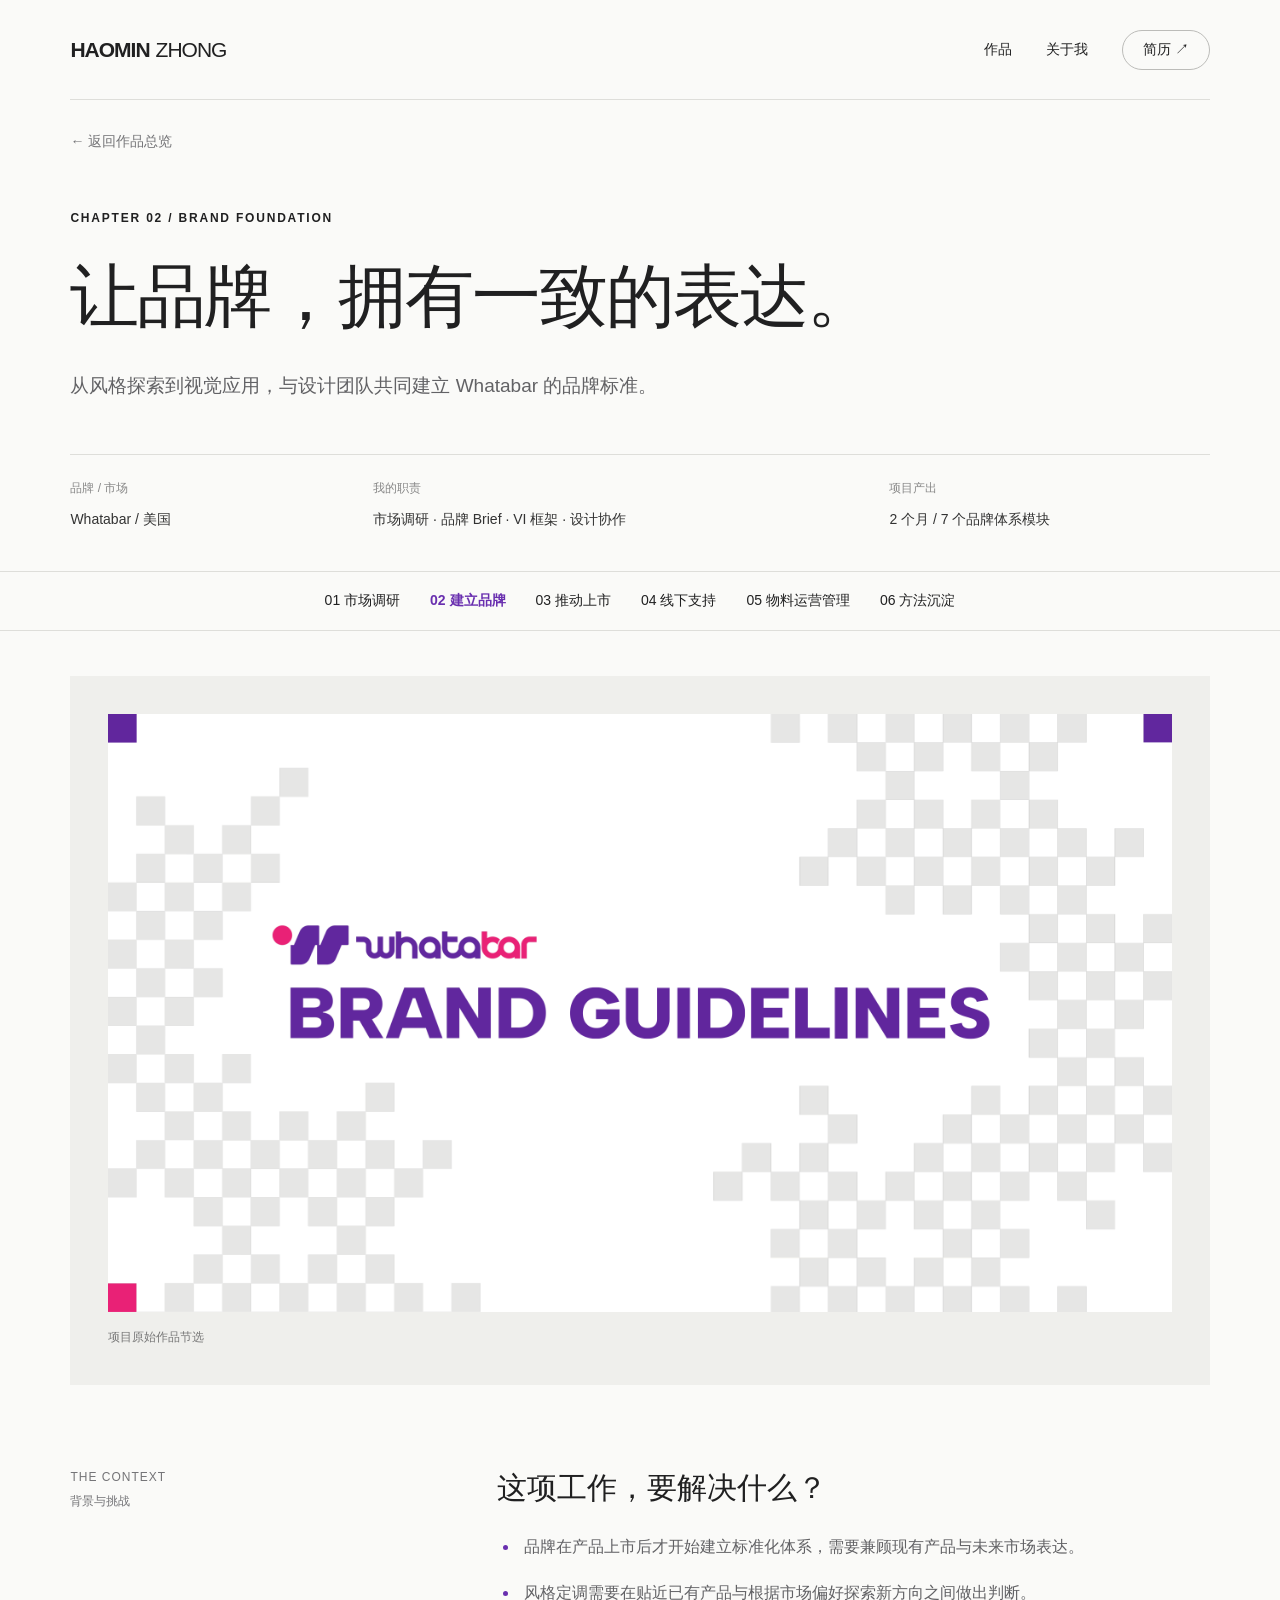
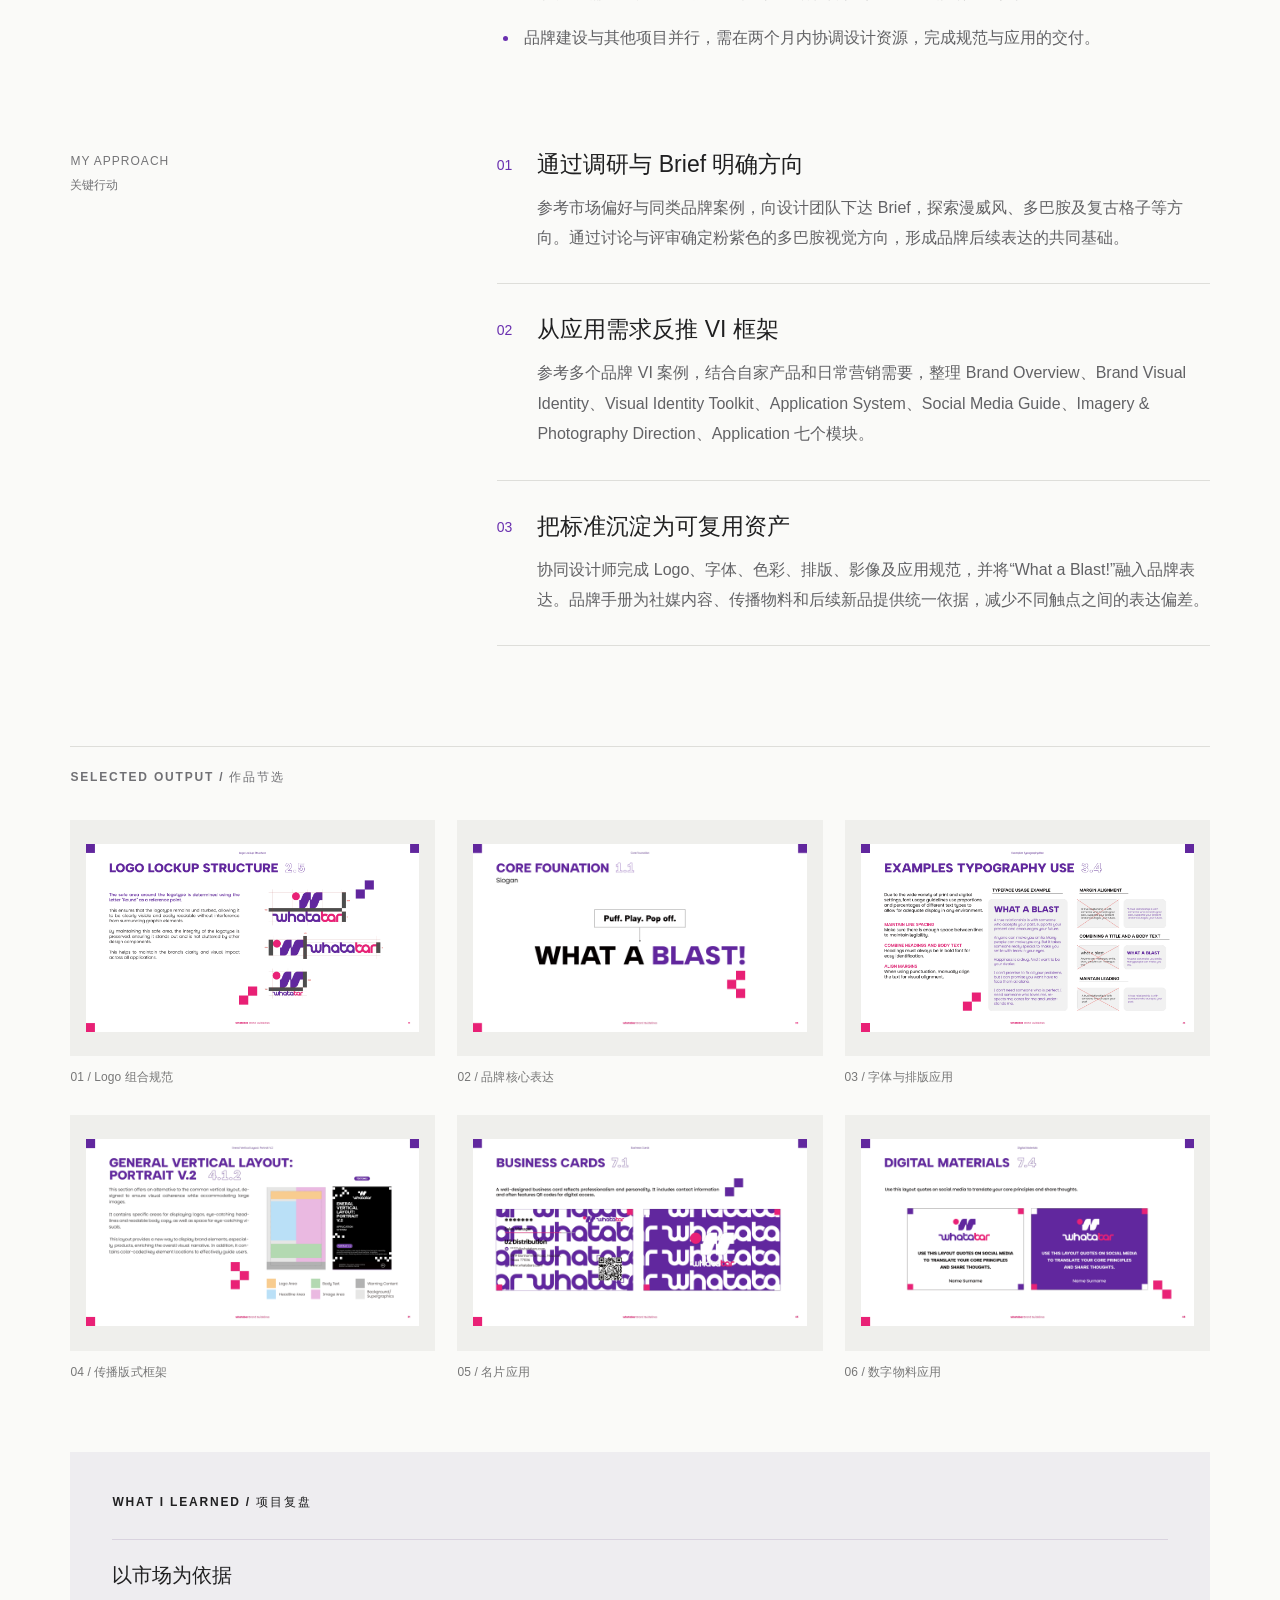
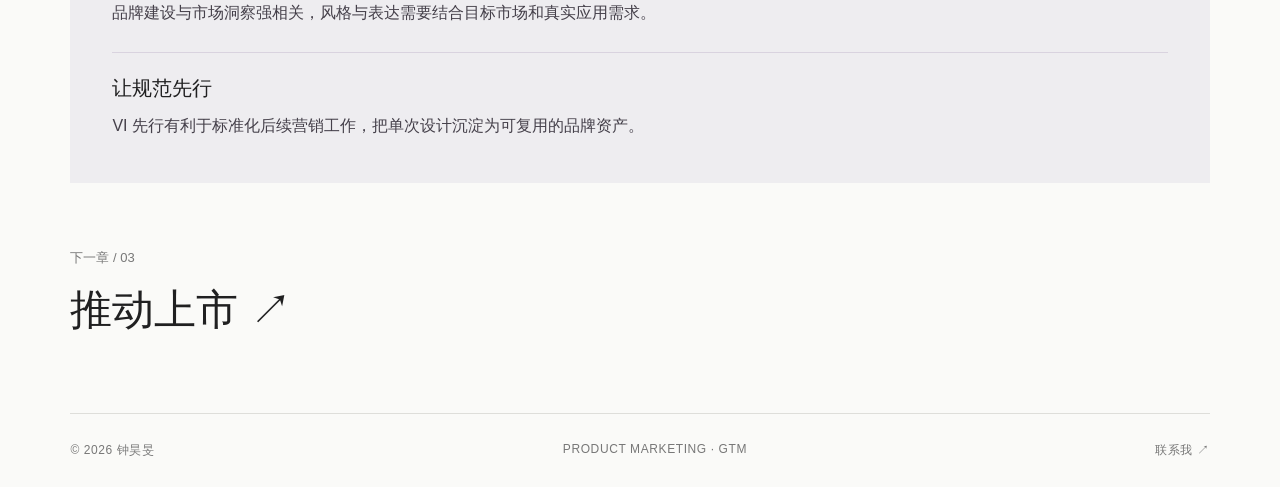
==== brand/index.html @ c7002510 "Publish Haomin's product marketing portfolio with six case chapters" ====
<!doctype html><html lang="zh-CN"><head><meta charset="UTF-8"><meta name="viewport" content="width=device-width, initial-scale=1"><meta name="description" content="钟昊旻的产品营销与 GTM 作品集。以 Whatabar 美国消费品牌为案例，呈现市场洞察、品牌建设、新品上市与营销运营经验。"><title>建立品牌 · 钟昊旻</title><link rel="stylesheet" href="/style.css"><link rel="icon" href="data:image/svg+xml,%3Csvg xmlns=%27http://www.w3.org/2000/svg%27 viewBox=%270 0 64 64%27%3E%3Crect width=%2764%27 height=%2764%27 rx=%2716%27 fill=%27%23622baa%27/%3E%3Ctext x=%2713%27 y=%2747%27 font-size=%2743%27 fill=%27white%27%3EH%3C/text%3E%3C/svg%3E"></head><body><header><a class="wordmark" href="/">HAOMIN<span>ZHONG</span></a><nav aria-label="主导航"><a href="/#work">作品</a><a href="/#about">关于我</a><a class="nav-resume" href="/assets/resume.pdf" target="_blank" rel="noopener">简历 ↗</a></nav></header><main><section class="detail-head wrap"><a class="back" href="/#work">← 返回作品总览</a><div class="eyebrow">CHAPTER 02 / BRAND FOUNDATION</div><h1>让品牌，拥有一致的表达。</h1><p class="detail-lead">从风格探索到视觉应用，与设计团队共同建立 Whatabar 的品牌标准。</p><div class="project-facts"><div><span>品牌 / 市场</span><p>Whatabar / 美国</p></div><div><span>我的职责</span><p>市场调研 · 品牌 Brief · VI 框架 · 设计协作</p></div><div><span>项目产出</span><p>2 个月 / 7 个品牌体系模块</p></div></div></section><div class="chapter-nav" aria-label="案例章节"><a href="/research/" >01 市场调研</a><a href="/brand/" aria-current="page">02 建立品牌</a><a href="/launch/" >03 推动上市</a><a href="/channel/" >04 线下支持</a><a href="/delivery/" >05 物料运营管理</a><a href="/systems/" >06 方法沉淀</a></div><figure class="wrap showcase brand-show"><img src="/assets/brand-0.png" alt="品牌体系 / VI项目素材"><figcaption>项目原始作品节选</figcaption></figure><section class="wrap story"><div class="story-label">THE CONTEXT<br><span>背景与挑战</span></div><div><h2>这项工作，要解决什么？</h2><ul class="challenge-list"><li>品牌在产品上市后才开始建立标准化体系，需要兼顾现有产品与未来市场表达。</li><li>风格定调需要在贴近已有产品与根据市场偏好探索新方向之间做出判断。</li><li>品牌建设与其他项目并行，需在两个月内协调设计资源，完成规范与应用的交付。</li></ul></div></section><section class="wrap story"><div class="story-label">MY APPROACH<br><span>关键行动</span></div><div><article class="step"><span>01</span><div><h3>通过调研与 Brief 明确方向</h3><p>参考市场偏好与同类品牌案例，向设计团队下达 Brief，探索漫威风、多巴胺及复古格子等方向。通过讨论与评审确定粉紫色的多巴胺视觉方向，形成品牌后续表达的共同基础。</p></div></article><article class="step"><span>02</span><div><h3>从应用需求反推 VI 框架</h3><p>参考多个品牌 VI 案例，结合自家产品和日常营销需要，整理 Brand Overview、Brand Visual Identity、Visual Identity Toolkit、Application System、Social Media Guide、Imagery & Photography Direction、Application 七个模块。</p></div></article><article class="step"><span>03</span><div><h3>把标准沉淀为可复用资产</h3><p>协同设计师完成 Logo、字体、色彩、排版、影像及应用规范，并将“What a Blast!”融入品牌表达。品牌手册为社媒内容、传播物料和后续新品提供统一依据，减少不同触点之间的表达偏差。</p></div></article></div></section><section class="wrap gallery-section"><div class="section-label">SELECTED OUTPUT / 作品节选</div><div class="gallery triple"><figure class="output-item"><a class="zoom-image" href="/assets/brand-1.png" data-crop="" aria-label="放大查看作品"><img loading="lazy" src="/assets/brand-1.png" alt="品牌体系 / VI作品节选，点击放大查看"></a><figcaption>01 / Logo 组合规范</figcaption></figure><figure class="output-item"><a class="zoom-image" href="/assets/brand-slogan.png" data-crop="" aria-label="放大查看作品"><img loading="lazy" src="/assets/brand-slogan.png" alt="品牌体系 / VI作品节选，点击放大查看"></a><figcaption>02 / 品牌核心表达</figcaption></figure><figure class="output-item"><a class="zoom-image" href="/assets/brand-2.png" data-crop="" aria-label="放大查看作品"><img loading="lazy" src="/assets/brand-2.png" alt="品牌体系 / VI作品节选，点击放大查看"></a><figcaption>03 / 字体与排版应用</figcaption></figure><figure class="output-item"><a class="zoom-image" href="/assets/brand-layout.png" data-crop="" aria-label="放大查看作品"><img loading="lazy" src="/assets/brand-layout.png" alt="品牌体系 / VI作品节选，点击放大查看"></a><figcaption>04 / 传播版式框架</figcaption></figure><figure class="output-item"><a class="zoom-image" href="/assets/brand-cards.png" data-crop="" aria-label="放大查看作品"><img loading="lazy" src="/assets/brand-cards.png" alt="品牌体系 / VI作品节选，点击放大查看"></a><figcaption>05 / 名片应用</figcaption></figure><figure class="output-item"><a class="zoom-image" href="/assets/brand-digital.png" data-crop="" aria-label="放大查看作品"><img loading="lazy" src="/assets/brand-digital.png" alt="品牌体系 / VI作品节选，点击放大查看"></a><figcaption>06 / 数字物料应用</figcaption></figure></div></section><section class="wrap reflection"><div class="eyebrow">WHAT I LEARNED / 项目复盘</div><ul class="reflection-list"><li><strong>以市场为依据</strong><p>品牌建设与市场洞察强相关，风格与表达需要结合目标市场和真实应用需求。</p></li><li><strong>让规范先行</strong><p>VI 先行有利于标准化后续营销工作，把单次设计沉淀为可复用的品牌资产。</p></li></ul></section><a class="wrap next-chapter" href="/launch/"><span>下一章 / 03</span><h2>推动上市 ↗</h2></a></main><footer><span>© 2026 钟昊旻</span><span>PRODUCT MARKETING · GTM</span><a href="mailto:zhm18923486528@qq.com">联系我 ↗</a></footer><dialog id="image-viewer" aria-label="作品图片预览"><button type="button" class="viewer-close" aria-label="关闭图片">关闭 ×</button><div class="viewer-stage"></div><p class="viewer-caption"></p></dialog><script src="/script.js"></script></body></html>
---- style.css ----
:root{--ink:#202021;--muted:#717174;--purple:#692faf;--paper:#fafaf8;--line:#dededa}*{box-sizing:border-box}html{scroll-behavior:smooth;scroll-padding-top:110px}body{margin:0;background:var(--paper);color:var(--ink);font-family:Inter,"Helvetica Neue","PingFang SC","Microsoft YaHei",Arial,sans-serif;-webkit-font-smoothing:antialiased}a{color:inherit;text-decoration:none}a:focus-visible,video:focus-visible{outline:3px solid var(--purple);outline-offset:6px}img{display:block;max-width:100%;height:auto}p{font-size:16px;line-height:1.9;color:#626265}h1,h2,h3,p,figure{margin:0}header{height:100px;margin:0 5.5%;display:flex;align-items:center;justify-content:space-between;border-bottom:1px solid var(--line)}.wordmark{font-size:21px;font-weight:750;letter-spacing:-1px}.wordmark span{font-weight:400;margin-left:6px}nav{display:flex;gap:34px;font-size:14px;align-items:center}.nav-resume{border:1px solid #bcbcb9;border-radius:50px;padding:10px 20px}.wrap{width:89%;max-width:1320px;margin-left:auto;margin-right:auto}.eyebrow,.section-label,.card-meta{font-size:12px;letter-spacing:1.8px;font-weight:550}.hero{position:relative;padding-top:66px;padding-bottom:62px}.hero h1{font-size:clamp(80px,10vw,150px);font-weight:550;line-height:1.13;letter-spacing:-7px;margin-top:35px}.purple{color:var(--purple)}.hero-bottom{display:flex;align-items:flex-end;justify-content:space-between;margin-top:34px}.intro-name{font-size:20px;color:var(--ink);margin-bottom:9px}.hero-bottom p:not(.intro-name){font-size:16px}.hero-side{position:absolute;right:0;top:195px;display:flex;flex-direction:column;gap:12px;font-size:12px;letter-spacing:1.3px;color:var(--muted)}.circle-link{border:1px solid #aaa;border-radius:50%;width:64px;height:64px;display:grid;place-items:center;font-size:27px;transition:background .2s}.circle-link:hover{background:#e7dff0}.section-label{display:flex;justify-content:space-between;border-top:1px solid var(--line);padding-top:22px;margin-bottom:34px;color:#707074}.work{padding-top:26px}.featured{display:grid;grid-template-columns:1fr 1fr;background:#f0eef3;overflow:hidden;min-height:540px}.featured-copy{padding:55px 45px;display:flex;flex-direction:column;justify-content:center}.featured h2{font-size:clamp(32px,3.8vw,53px);font-weight:550;letter-spacing:-1.5px;line-height:1.35;margin:36px 0 24px}.featured p{font-size:15px;line-height:1.9}.text-link{display:inline-block;font-size:14px;margin-top:32px;border-bottom:1px solid #777;padding-bottom:8px;align-self:flex-start}.text-link b{font-size:20px;margin-left:38px;font-weight:400}.featured-image{background:#e4dcf0;display:flex;justify-content:center;padding:28px}.featured-image img{height:540px;width:auto;object-fit:contain;transition:transform .5s}.featured:hover img{transform:scale(1.025)}.case-intro{display:grid;grid-template-columns:1fr 1fr;gap:60px;padding:110px 0 48px}.case-intro h2{font-size:37px;font-weight:500;line-height:1.5;margin-top:20px;letter-spacing:-1px}.case-intro>div:last-child{padding-top:33px;max-width:480px}.muted{margin-top:15px;color:#888}.metrics{display:grid;grid-template-columns:repeat(3,1fr);padding:26px 0 35px;border-top:1px solid var(--line);border-bottom:1px solid var(--line);margin-bottom:65px}.metrics>div{padding-left:30px;border-left:1px solid var(--line)}.metrics>div:first-child{padding-left:0;border:0}.metrics strong{font-size:53px;font-weight:450;letter-spacing:-2px}.metrics strong span{font-size:16px;letter-spacing:0}.metrics p{font-size:14px;margin-top:6px}.chapter-grid{display:grid;grid-template-columns:1fr 1fr;gap:65px 34px}.card-image{position:relative;background:#ededeb;aspect-ratio:1.5;overflow:hidden;display:grid;place-items:center;padding:30px}.card-image img{width:100%;height:100%;object-fit:contain;transition:transform .4s}.card-image.launch{background:#e6dcef}.card-image.launch img{width:auto;max-height:285px}.card-image.channel,.card-image.delivery{background:#eae9e6}.card-number{position:absolute;top:18px;left:20px;font-size:13px}.card-arrow{position:absolute;right:18px;bottom:15px;font-size:25px}.chapter-card:hover .card-image img{transform:scale(1.035)}.card-meta{color:var(--muted);font-size:11px;margin:23px 0 12px}.chapter-card h3{font-size:28px;font-weight:500}.chapter-card p{font-size:15px;margin-top:12px;max-width:92%}.about{padding-top:120px;margin-top:30px}.about-grid{display:grid;grid-template-columns:1fr 1fr;gap:70px;padding:30px 0 95px}.about h2{font-size:clamp(34px,4.2vw,57px);line-height:1.5;font-weight:500;letter-spacing:-2px}.about p{margin-bottom:20px}.about .large-copy{font-size:21px;line-height:1.7;color:var(--ink)}.skills{display:flex;flex-wrap:wrap;gap:8px;margin:24px 0 10px}.skills span{font-size:13px;border:1px solid #d4d4d0;padding:7px 13px;border-radius:30px}.contact{padding:65px 0 90px;border-top:1px solid var(--line)}.contact h2{font-size:clamp(36px,5vw,66px);line-height:1.4;font-weight:500;letter-spacing:-2px;margin:24px 0}.contact>a{font-size:clamp(16px,2.2vw,27px);border-bottom:1px solid #888;padding-bottom:8px;display:inline-block;overflow-wrap:anywhere}.contact p{margin-top:28px;font-size:14px}footer{margin:0 5.5%;border-top:1px solid var(--line);padding:28px 0;display:flex;justify-content:space-between;font-size:12px;letter-spacing:.6px;color:#777}.detail-head{padding-top:32px}.back{font-size:14px;color:#747477;display:inline-block;margin-bottom:60px}.detail-head h1{font-size:clamp(37px,5.4vw,74px);line-height:1.35;font-weight:500;letter-spacing:-2px;margin:25px 0}.detail-lead{max-width:730px;font-size:19px}.project-facts{display:grid;grid-template-columns:1fr 1.8fr 1.2fr;gap:36px;margin:50px 0 38px;border-top:1px solid var(--line);padding-top:23px}.project-facts span{font-size:12px;color:#888}.project-facts p{font-size:14px;color:#333;margin-top:9px}.chapter-nav{position:sticky;top:0;z-index:5;display:flex;justify-content:center;gap:30px;background:rgba(250,250,248,.97);border-top:1px solid var(--line);border-bottom:1px solid var(--line);padding:20px;font-size:14px;overflow-x:auto}.chapter-nav a{white-space:nowrap}.chapter-nav a[aria-current]{color:var(--purple);font-weight:600}.showcase{margin-top:45px;background:#efefec;padding:38px}.showcase>img{max-height:650px;object-fit:contain;width:100%}.showcase.channel-show>img,.showcase.delivery-show>img{max-height:420px}.showcase figcaption,figcaption,.caption{font-size:12px;color:#777;margin-top:15px;line-height:1.7}.launch-show{display:grid;grid-template-columns:1fr 1fr;gap:35px;background:#eee8f3}.launch-show img,.launch-show video{width:100%;height:590px;object-fit:contain}.launch-show video{background:#1d1725}.story{display:grid;grid-template-columns:1fr 2fr;gap:70px;padding-top:80px}.story-label{font-size:12px;letter-spacing:1px;line-height:2;color:#747477}.story-label span{letter-spacing:0}.story h2{font-size:30px;line-height:1.5;font-weight:500;margin-bottom:22px}.story p{max-width:800px}.step{display:flex;gap:25px;padding:0 0 30px;margin-bottom:30px;border-bottom:1px solid var(--line)}.step>span{color:var(--purple);font-size:14px;padding-top:8px}.step h3{font-weight:500;font-size:23px;margin-bottom:13px}.phase-grid{display:grid;grid-template-columns:repeat(3,1fr);gap:25px;margin-top:35px}.phase-grid article{background:#efedf2;padding:28px}.phase-grid span{font-size:12px;color:var(--purple)}.phase-grid h3{font-size:21px;font-weight:500;margin:24px 0 15px}.phase-grid p{font-size:15px}.gallery-section{padding-top:70px}.gallery{display:grid;grid-template-columns:1fr 1fr;gap:22px;align-items:start}.gallery a{padding:20px;background:#efefec}.gallery img{width:100%;object-fit:contain;max-height:520px}.gallery.portrait{grid-template-columns:repeat(3,1fr)}.gallery.portrait a{padding:0;background:transparent}.reflection{padding:42px;margin-top:70px;background:#eeedf0}.reflection p{font-size:22px;line-height:1.9;color:#45404a;margin-top:22px;max-width:950px}.next-chapter{display:block;padding:65px 0 75px}.next-chapter span{font-size:13px;color:#777}.next-chapter h2{font-size:42px;font-weight:500;margin-top:15px}.table-wrap{overflow:auto}table{width:100%;border-collapse:collapse;font-size:14px;line-height:1.8;min-width:560px}th,td{text-align:left;padding:20px;border-bottom:1px solid var(--line)}th{background:#efedf2;font-weight:500}@media(min-width:1600px){.hero h1{font-size:150px}}@media(max-width:800px){header{height:80px}.wordmark{font-size:17px}nav{gap:18px;font-size:13px}.nav-resume{padding:7px 13px}.hero{padding-top:45px}.hero h1{font-size:90px;letter-spacing:-5px}.hero-side{position:static;flex-direction:row;flex-wrap:wrap;font-size:10px;margin-top:30px;gap:15px}.featured-copy{padding:32px 25px}.featured{min-height:0}.featured h2{font-size:32px;margin-top:24px}.featured-image{padding:20px 10px}.featured-image img{height:410px}.featured p{font-size:14px}.case-intro{gap:30px;padding-top:75px}.case-intro h2{font-size:29px}.chapter-grid{gap:45px 22px}.card-image{padding:20px;aspect-ratio:1.25}.card-image.launch img{max-height:220px}.about-grid{gap:35px}.chapter-nav{justify-content:flex-start;gap:25px;padding:17px 5.5%}.project-facts{gap:20px;grid-template-columns:1fr 1.5fr}.project-facts>div:last-child{grid-column:1/-1}.launch-show img,.launch-show video{height:400px}.story{gap:30px;grid-template-columns:1fr 3fr}.phase-grid{gap:12px}.phase-grid article{padding:20px}.phase-grid h3{font-size:18px}footer>span:nth-child(2){display:none}}
@media(max-width:540px){header{margin:0 6%}.wrap{width:88%}.wordmark span{display:block;margin:0;font-size:12px;letter-spacing:1px}.hero{padding-top:36px;padding-bottom:32px}.hero h1{font-size:76px;margin-top:28px;letter-spacing:-4px}.hero-bottom{margin-top:25px}.hero-side{font-size:10px;letter-spacing:.4px}.eyebrow,.section-label{font-size:10px;letter-spacing:1px}.section-label{gap:15px}.section-label>span:last-child{max-width:140px;text-align:right}.intro-name{font-size:18px}.hero-bottom p:not(.intro-name){font-size:14px}.circle-link{width:46px;height:46px}.featured{grid-template-columns:1fr}.featured-copy{padding:30px}.featured h2{font-size:36px;margin:23px 0 16px}.featured-image{padding:25px}.featured-image img{height:auto;max-height:470px;max-width:100%}.case-intro{grid-template-columns:1fr;gap:22px;padding:65px 0 32px}.case-intro>div:last-child{padding:0}.case-intro h2{font-size:30px}.metrics{padding-top:23px;margin-bottom:38px}.metrics strong{font-size:37px}.metrics strong span{font-size:12px}.metrics>div{padding-left:15px}.metrics p{font-size:11px}.chapter-grid{grid-template-columns:1fr;gap:36px}.card-image{aspect-ratio:1.5}.card-image.launch img{max-height:245px}.card-meta{margin-top:18px}.chapter-card h3{font-size:26px}.about{padding-top:70px}.about-grid{grid-template-columns:1fr;gap:30px;padding:10px 0 55px}.about h2{font-size:39px;line-height:1.4}.contact{padding:42px 0 60px}.contact h2{font-size:36px;letter-spacing:-1px}.contact>a{font-size:16px}footer{font-size:11px}.back{margin-bottom:35px}.detail-head h1{font-size:40px}.detail-lead{font-size:17px}.project-facts{grid-template-columns:1fr;gap:20px;margin-top:30px}.project-facts>div:last-child{grid-column:auto}.chapter-nav{font-size:13px}.showcase{padding:16px;margin-top:25px}.launch-show{gap:18px}.launch-show img,.launch-show video{height:auto;max-height:360px}.story{grid-template-columns:1fr;gap:20px;padding-top:48px}.story-label br{display:none}.story-label span{margin-left:15px}.story h2{font-size:26px}.step{gap:16px}.step h3{font-size:22px}.phase-grid{grid-template-columns:1fr}.phase-grid h3{font-size:21px;margin-top:15px}.gallery,.gallery.portrait{grid-template-columns:1fr 1fr;gap:12px}.gallery a{padding:10px}.gallery-section{padding-top:45px}.reflection{padding:25px;margin-top:45px}.reflection p{font-size:18px}.next-chapter h2{font-size:34px}.next-chapter{padding:45px 0}}
@media(prefers-reduced-motion:reduce){html{scroll-behavior:auto}*{transition:none!important}}
/* Revision 2: deeper project evidence, consistent image treatments. */
.metrics{grid-template-columns:repeat(4,1fr)}
.challenge-list{margin:0;padding-left:22px;color:#626265;font-size:16px;line-height:1.9}.challenge-list li{padding-left:5px;margin-bottom:15px}.challenge-list li::marker{color:var(--purple)}
.gallery.triple,.gallery.portrait{grid-template-columns:repeat(3,minmax(0,1fr));gap:28px 22px}.output-item{min-width:0}.gallery .output-item>a{display:grid;place-items:center;padding:16px;background:#efefec;aspect-ratio:1.55}.gallery .output-item img{width:100%;height:100%;max-height:none;object-fit:contain}.gallery .output-item figcaption{margin-top:12px;font-size:12px;line-height:1.6;letter-spacing:.1px}.gallery.portrait .output-item>a{padding:0;aspect-ratio:1638/1795;background:#eee9f4}.gallery.portrait .output-item>a>img{height:100%;object-fit:contain}.gallery.portrait .output-item:last-child>a{padding:20px}.gallery.portrait .output-item:last-child img{height:auto}.output-item a:hover{outline:1px solid #a286be;outline-offset:3px}
.poster-crop{display:block;position:relative;overflow:hidden;aspect-ratio:1638/1795;width:100%;min-width:0;line-height:0}.poster-crop>img{position:absolute!important;inset:0 auto auto 0!important;width:100%!important;height:auto!important;max-height:none!important;object-fit:initial!important;transform:none!important}.featured-image .poster-crop{max-width:460px;align-self:center}.featured-image{padding:28px;align-items:center}.card-image.launch>.poster-crop{height:100%;width:auto;aspect-ratio:1638/1795;max-width:100%}.launch-show>div{display:flex;align-items:center;justify-content:center}.launch-show .poster-crop{width:min(100%,430px)}.launch-show figure{min-width:0}.launch-show video{height:560px}.phase-grid ul{margin:0;padding-left:18px;color:#626265;font-size:15px;line-height:1.9}.phase-grid li{margin-bottom:16px}.phase-grid b{color:#49424e;font-weight:550}.phase-grid article{padding:28px 24px}.phase-grid span{font-size:11px}.web-feature{background:#eaf4f6;padding:40px;display:grid;grid-template-columns:1.4fr 1fr;align-items:center;gap:40px}.web-feature img{width:100%}.web-feature h3{font-size:27px;line-height:1.55;font-weight:500;margin:18px 0}.website-grid{display:grid;grid-template-columns:repeat(3,minmax(0,1fr));gap:22px;margin-top:25px}.website-grid figure{background:#eaf4f6;padding:18px}.website-grid img{aspect-ratio:1.5;width:100%;object-fit:contain}.website-grid figcaption{font-size:13px;margin-top:15px}.delivery-show>img{max-height:540px!important}.gallery.triple .output-item:has(img[src*="ops-"])>a,.gallery.triple .output-item:has(img[src*="sop-"])>a{aspect-ratio:.78;padding:20px}
dialog#image-viewer{border:0;padding:55px 24px 24px;background:#fafaf8;width:min(1100px,94vw);max-height:94vh;color:#202021;overflow:auto}dialog::backdrop{background:rgba(20,17,25,.82)}.viewer-close{position:sticky;float:right;top:0;z-index:3;border:1px solid #b0aab5;background:#fafaf8;color:#202021;padding:10px 18px;border-radius:24px;cursor:pointer;font:inherit;font-size:14px;margin-top:-42px}.viewer-stage{display:flex;justify-content:center;align-items:center;min-width:0}.viewer-stage>img{max-height:75vh;max-width:100%;object-fit:contain}.viewer-stage .poster-crop{max-width:min(680px,65vh)}.viewer-caption{text-align:center;font-size:14px;margin-top:18px}
@media(max-width:800px){.metrics strong{font-size:40px}.metrics>div{padding-left:18px}.metrics p{font-size:12px}.gallery.triple,.gallery.portrait{gap:22px 14px}.phase-grid{grid-template-columns:1fr}.phase-grid article{padding:30px}.phase-grid h3{font-size:23px}.phase-grid ul{display:grid;grid-template-columns:1fr 1fr;gap:12px 35px}.phase-grid li{margin:0}.web-feature{grid-template-columns:1fr;padding:30px;gap:25px}.launch-show video{height:400px}.featured-image{padding:20px}.website-grid{gap:12px}.website-grid figure{padding:12px}.gallery.triple .output-item>a{padding:10px}}
@media(max-width:540px){.metrics{grid-template-columns:1fr 1fr;row-gap:25px}.metrics>div:nth-child(3){border-left:0;padding-left:0}.metrics strong{font-size:39px}.metrics p{font-size:13px}.gallery.triple,.gallery.portrait{grid-template-columns:1fr;gap:28px}.gallery .output-item figcaption{font-size:13px}.gallery .output-item>a{padding:15px}.gallery.portrait .output-item:last-child>a{aspect-ratio:1.3}.gallery.triple .output-item:has(img[src*="ops-"])>a,.gallery.triple .output-item:has(img[src*="sop-"])>a{aspect-ratio:.85}.phase-grid ul{display:block}.phase-grid li{margin-bottom:18px}.phase-grid article{padding:25px}.website-grid{grid-template-columns:1fr;gap:20px}.website-grid img{aspect-ratio:1.6}.website-grid figure{padding:20px}.web-feature{padding:25px}.web-feature h3{font-size:24px}.launch-show{grid-template-columns:1fr}.launch-show video{height:auto;max-height:600px}.featured-image{padding:25px}.poster-crop{max-width:100%}.card-image.launch>.poster-crop{max-height:240px}}
/* Revision 3: process-led case presentation and isolated merchandising. */
.reflection-list{list-style:none;padding:0;margin:28px 0 0;display:grid;gap:25px}.reflection-list li{border-top:1px solid #d9d3df;padding-top:22px}.reflection-list strong{font-size:20px;font-weight:550}.reflection-list p{font-size:16px!important;line-height:1.85!important;margin-top:9px!important}.launch-show{align-items:start;grid-template-columns:1fr 1fr;gap:32px}.launch-show figure{width:100%;min-width:0}.media-window{width:100%;aspect-ratio:9/16;display:flex;align-items:center;justify-content:center;background:#21172e;overflow:hidden}.launch-show .media-window video{width:100%;height:100%;max-height:none;object-fit:contain}.launch-show .media-window .poster-crop{width:100%;max-width:none}.launch-show figcaption{margin-top:12px;min-height:22px}.phase-grid ul{list-style:none;padding:0;display:block}.phase-grid li{margin:0;padding:18px 0;border-top:1px solid #d9d1e3;min-height:108px}.phase-grid li b{display:block;margin-bottom:6px}.phase-grid li{font-size:14px}.phase-grid h3{min-height:32px}.phase-grid article{padding:28px}.merch-hero{padding-top:48px}.merch-extract{width:100%;aspect-ratio:1.6;overflow:hidden;position:relative;background:white}.merch-extract img{position:absolute;width:186.18%;max-width:none;left:-71.82%;top:-40.57%;height:auto}.material-scope{display:grid;grid-template-columns:1fr 1fr 1fr;gap:35px;margin-top:32px}.material-scope h3{font-size:19px;font-weight:500;margin-bottom:12px}.material-scope p{font-size:15px}.merch-pair{display:grid;grid-template-columns:1.45fr 1fr;gap:25px}.merch-object{height:340px;background:white;display:flex;align-items:center;justify-content:center;padding:30px}.shirt-pair{display:flex;gap:14px;width:100%;align-items:center;justify-content:center}.shirt-extract{position:relative;overflow:hidden;aspect-ratio:450/410;width:48%;clip-path:polygon(0 19%,17%11%,35%0,44%1%,51%3%,59%1%,66%0,83%11%,100%19%,94%40%,84%37%,81%98%,19%100%,17%37%,5%40%)}.shirt-extract img{position:absolute;max-width:none;width:444.444%;height:auto;left:-17.778%;top:-148.78%}.shirt-extract.back img{left:-120%}.card-extract{position:relative;width:100%;max-width:330px;aspect-ratio:148/97;overflow:hidden}.card-extract img{position:absolute;width:208.108%;max-width:none;height:auto;left:-84.46%;top:-30.92%}.ops-intro{padding-top:65px}.capability-triplet{display:grid;grid-template-columns:repeat(3,1fr);gap:30px;margin-bottom:65px}.capability-triplet article{padding:32px 25px;background:#eeebf2}.capability-triplet span{font-size:11px;letter-spacing:.8px;color:var(--purple)}.capability-triplet h3{font-size:27px;font-weight:500;margin:22px 0 14px}.capability-triplet p{font-size:15px}.delivery-flow{list-style:none;padding:0;margin:0;display:grid;grid-template-columns:repeat(3,1fr);gap:0}.delivery-flow li{padding:26px;border-left:1px solid #ddd6e4;border-bottom:1px solid #ddd6e4}.delivery-flow li:nth-child(3n+1){border-left:0}.delivery-flow span{color:#8a60b7;font-size:26px;font-weight:400}.delivery-flow h3{font-size:21px;font-weight:500;margin:16px 0 10px}.delivery-flow p{font-size:15px}.delivery-flow small{display:block;margin-top:20px;color:#796d86;font-size:13px;line-height:1.6}.inspiration-strip{margin-top:40px;padding:32px;background:#f0eef3}.inspiration-strip h3{font-size:24px;font-weight:500;margin:15px 0}.inspiration-strip p{line-height:2;font-size:16px}.systems-heading{font-size:36px;font-weight:500;margin:20px 0}.systems-intro{max-width:820px}.sop-tags{display:flex;flex-wrap:wrap;gap:10px;margin:27px 0 60px}.sop-tags span{border:1px solid #ccc4d3;border-radius:25px;padding:8px 16px;font-size:13px;color:#6a547b}.sop-module{margin:0 0 65px}.sop-module-title{display:flex;gap:25px;align-items:flex-start;border-top:1px solid #cfc7d7;padding-top:25px}.sop-module-title>span{font-size:36px;color:#8b64b0}.sop-module-title h2{font-size:30px;font-weight:500;margin-bottom:13px}.sop-rows{margin-top:30px}.sop-rows article{display:grid;grid-template-columns:50px 180px 1fr;gap:24px;padding:27px 24px;border-bottom:1px solid #ddd7e4;align-items:start}.sop-rows article:nth-child(odd){background:#f0edf4}.sop-rows article>span{font-size:14px;color:var(--purple);padding-top:6px}.sop-rows h3{font-size:19px;font-weight:500;line-height:1.6}.sop-rows p{font-size:16px}.sop-rows small{display:block;font-size:13px;margin-top:12px;color:#786188;line-height:1.8}.other-sops details{border-top:1px solid #d6cfdf;padding:22px 0}.other-sops summary{font-size:20px;cursor:pointer;line-height:1.8}.other-sops summary span{float:right;font-size:13px;color:#786188}.other-sops details p{padding:15px 20px 0}.reuse-grid{display:grid;grid-template-columns:repeat(3,1fr);gap:25px;margin-top:40px}.reuse-grid>div{border-left:2px solid #9b7ab7;padding:12px 0 12px 20px}.reuse-grid h3{font-size:19px;font-weight:500;margin-bottom:12px}.reuse-grid p{font-size:15px}.mini-system{padding:25px;display:flex;flex-direction:column;gap:26px;align-items:flex-start;width:100%;color:#6a338f}.mini-system span{font-size:12px;letter-spacing:2px}.mini-system strong{font-size:clamp(24px,3vw,40px);font-weight:500;line-height:1.3}.mini-system em{font-size:13px;font-style:normal;line-height:1.8}.card-image.delivery,.card-image.systems{background:#ece7f0}
@media(max-width:800px){.capability-triplet{gap:15px}.capability-triplet article{padding:22px}.material-scope{gap:20px}.merch-object{height:280px;padding:15px}.sop-rows article{grid-template-columns:30px 130px 1fr;gap:14px}.phase-grid li{min-height:0}.delivery-flow li{padding:22px}.launch-show .media-window video{max-height:none}.phase-grid ul{display:grid;grid-template-columns:1fr 1fr;gap:0 25px}.merch-extract{aspect-ratio:1.6}}
@media(max-width:540px){.launch-show{grid-template-columns:1fr;gap:25px}.media-window{max-height:none}.phase-grid ul{display:block}.material-scope,.capability-triplet,.reuse-grid{grid-template-columns:1fr}.material-scope{gap:24px}.merch-pair{grid-template-columns:1fr}.merch-object{height:280px;padding:25px}.merch-extract{aspect-ratio:1.6}.delivery-flow{grid-template-columns:1fr 1fr}.delivery-flow li:nth-child(3n+1){border-left:1px solid #ddd6e4}.delivery-flow li:nth-child(odd){border-left:0}.delivery-flow h3{font-size:19px}.delivery-flow p{font-size:14px}.delivery-flow small{font-size:12px}.sop-rows article{grid-template-columns:28px 1fr;gap:10px}.sop-rows article>div{grid-column:2}.sop-module-title h2{font-size:26px}.systems-heading{font-size:30px}.sop-module-title{gap:18px}.inspiration-strip{padding:25px}.mini-system strong{font-size:35px}.other-sops summary{font-size:18px}.other-sops summary span{font-size:12px}}
.merch-extract{aspect-ratio:1090/710}.merch-extract img{width:187.8899%;left:-72.477%;top:-41.55%}
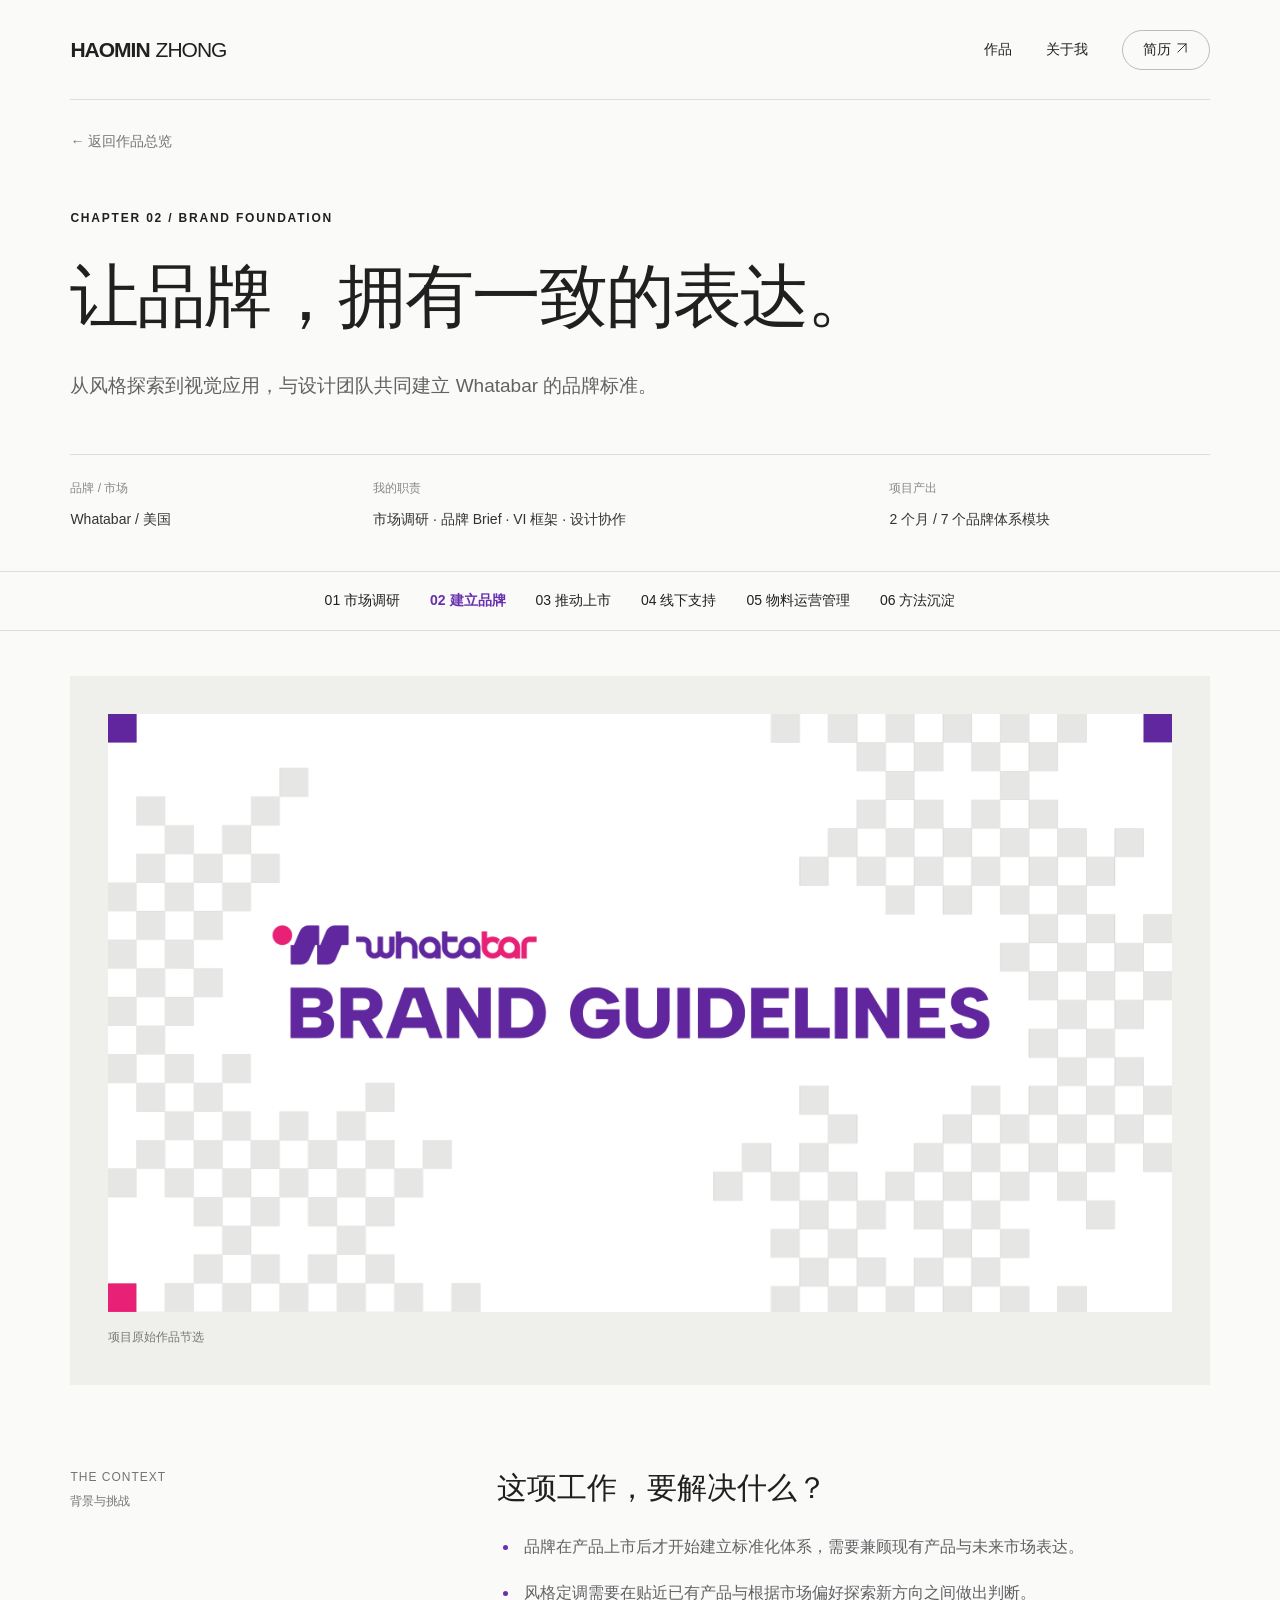
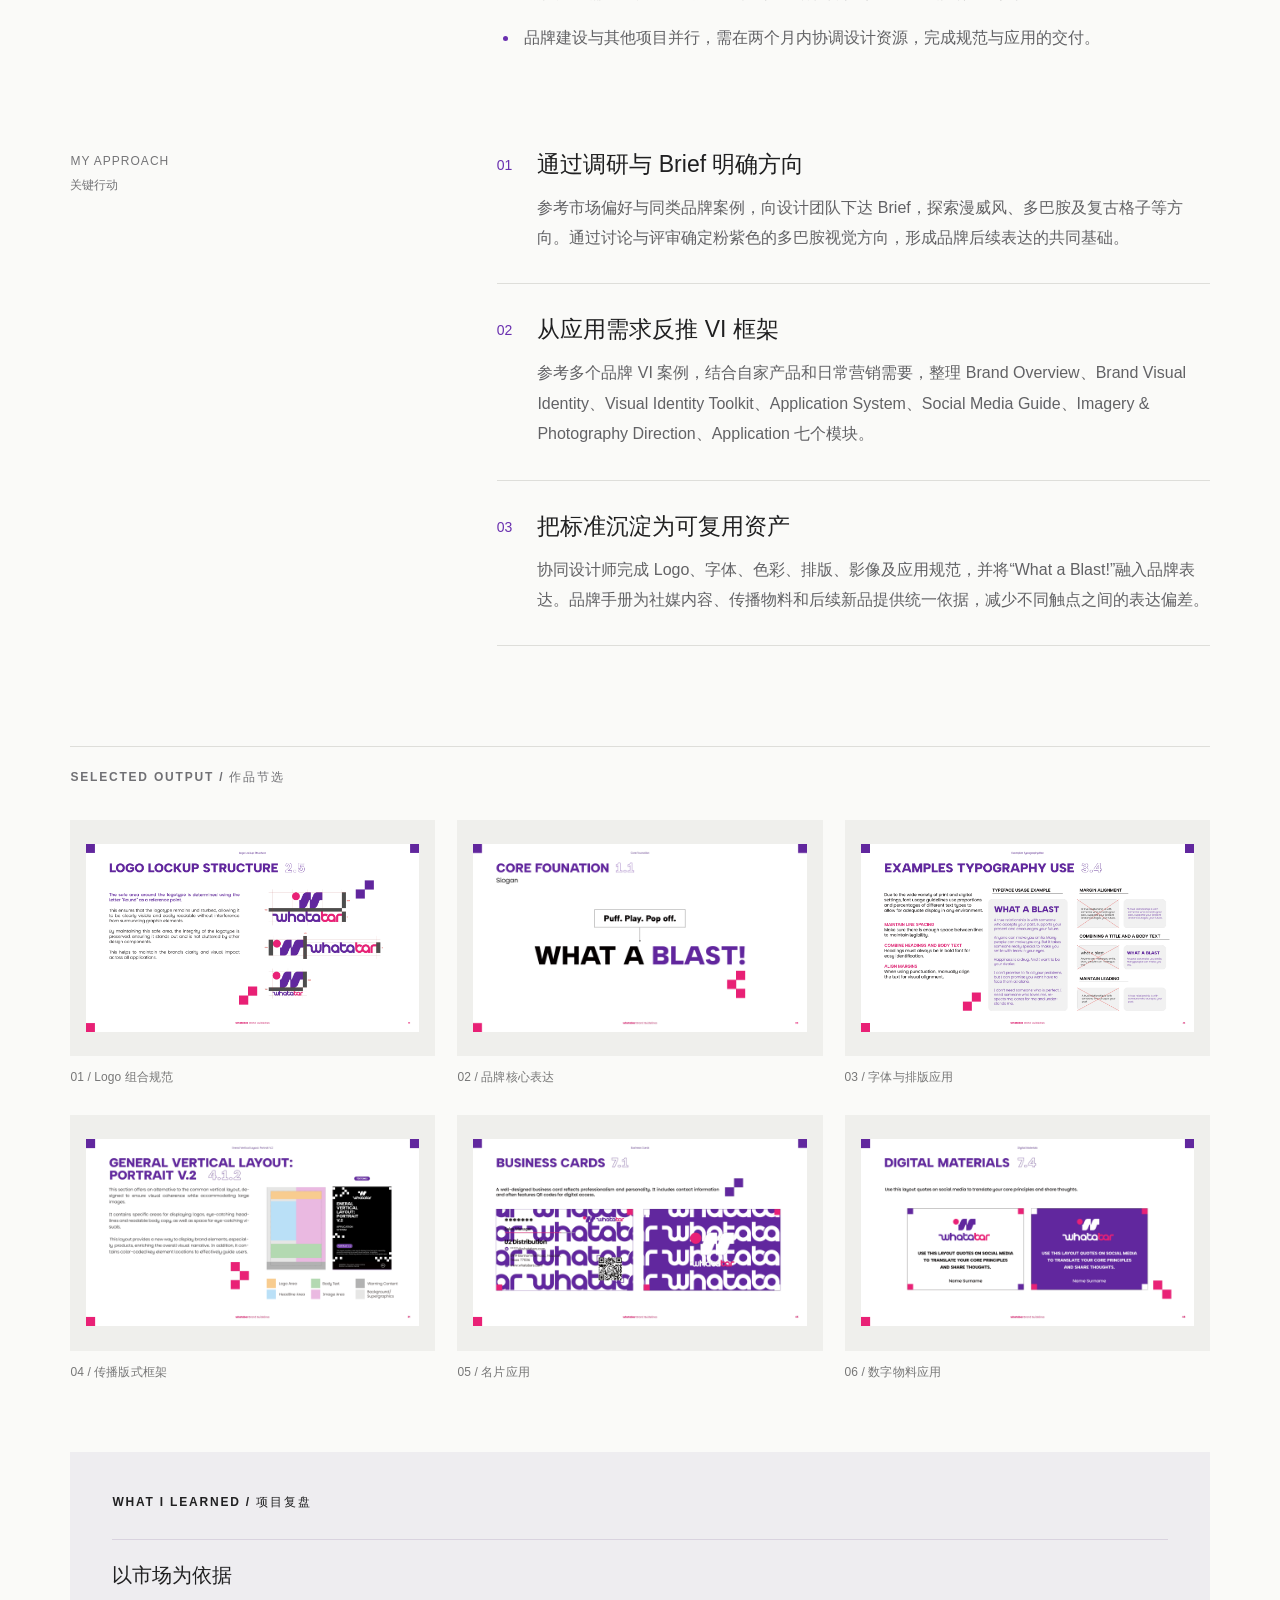
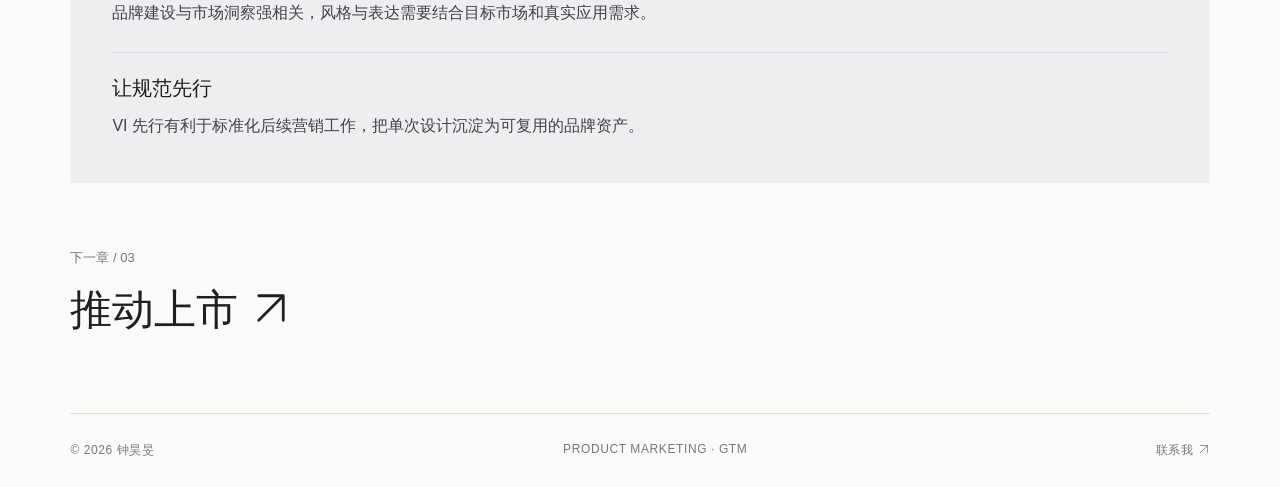
==== commit 268289e9: "Refresh portraits and project covers; refine mobile cards and interaction motion" ====
--- a/brand/index.html
+++ b/brand/index.html
@@ -1 +1 @@
-<!doctype html><html lang="zh-CN"><head><meta charset="UTF-8"><meta name="viewport" content="width=device-width, initial-scale=1"><meta name="description" content="钟昊旻的产品营销与 GTM 作品集。以 Whatabar 美国消费品牌为案例，呈现市场洞察、品牌建设、新品上市与营销运营经验。"><title>建立品牌 · 钟昊旻</title><link rel="stylesheet" href="/style.css"><link rel="icon" href="data:image/svg+xml,%3Csvg xmlns=%27http://www.w3.org/2000/svg%27 viewBox=%270 0 64 64%27%3E%3Crect width=%2764%27 height=%2764%27 rx=%2716%27 fill=%27%23622baa%27/%3E%3Ctext x=%2713%27 y=%2747%27 font-size=%2743%27 fill=%27white%27%3EH%3C/text%3E%3C/svg%3E"></head><body><header><a class="wordmark" href="/">HAOMIN<span>ZHONG</span></a><nav aria-label="主导航"><a href="/#work">作品</a><a href="/#about">关于我</a><a class="nav-resume" href="/assets/resume.pdf" target="_blank" rel="noopener">简历 ↗</a></nav></header><main><section class="detail-head wrap"><a class="back" href="/#work">← 返回作品总览</a><div class="eyebrow">CHAPTER 02 / BRAND FOUNDATION</div><h1>让品牌，拥有一致的表达。</h1><p class="detail-lead">从风格探索到视觉应用，与设计团队共同建立 Whatabar 的品牌标准。</p><div class="project-facts"><div><span>品牌 / 市场</span><p>Whatabar / 美国</p></div><div><span>我的职责</span><p>市场调研 · 品牌 Brief · VI 框架 · 设计协作</p></div><div><span>项目产出</span><p>2 个月 / 7 个品牌体系模块</p></div></div></section><div class="chapter-nav" aria-label="案例章节"><a href="/research/" >01 市场调研</a><a href="/brand/" aria-current="page">02 建立品牌</a><a href="/launch/" >03 推动上市</a><a href="/channel/" >04 线下支持</a><a href="/delivery/" >05 物料运营管理</a><a href="/systems/" >06 方法沉淀</a></div><figure class="wrap showcase brand-show"><img src="/assets/brand-0.png" alt="品牌体系 / VI项目素材"><figcaption>项目原始作品节选</figcaption></figure><section class="wrap story"><div class="story-label">THE CONTEXT<br><span>背景与挑战</span></div><div><h2>这项工作，要解决什么？</h2><ul class="challenge-list"><li>品牌在产品上市后才开始建立标准化体系，需要兼顾现有产品与未来市场表达。</li><li>风格定调需要在贴近已有产品与根据市场偏好探索新方向之间做出判断。</li><li>品牌建设与其他项目并行，需在两个月内协调设计资源，完成规范与应用的交付。</li></ul></div></section><section class="wrap story"><div class="story-label">MY APPROACH<br><span>关键行动</span></div><div><article class="step"><span>01</span><div><h3>通过调研与 Brief 明确方向</h3><p>参考市场偏好与同类品牌案例，向设计团队下达 Brief，探索漫威风、多巴胺及复古格子等方向。通过讨论与评审确定粉紫色的多巴胺视觉方向，形成品牌后续表达的共同基础。</p></div></article><article class="step"><span>02</span><div><h3>从应用需求反推 VI 框架</h3><p>参考多个品牌 VI 案例，结合自家产品和日常营销需要，整理 Brand Overview、Brand Visual Identity、Visual Identity Toolkit、Application System、Social Media Guide、Imagery & Photography Direction、Application 七个模块。</p></div></article><article class="step"><span>03</span><div><h3>把标准沉淀为可复用资产</h3><p>协同设计师完成 Logo、字体、色彩、排版、影像及应用规范，并将“What a Blast!”融入品牌表达。品牌手册为社媒内容、传播物料和后续新品提供统一依据，减少不同触点之间的表达偏差。</p></div></article></div></section><section class="wrap gallery-section"><div class="section-label">SELECTED OUTPUT / 作品节选</div><div class="gallery triple"><figure class="output-item"><a class="zoom-image" href="/assets/brand-1.png" data-crop="" aria-label="放大查看作品"><img loading="lazy" src="/assets/brand-1.png" alt="品牌体系 / VI作品节选，点击放大查看"></a><figcaption>01 / Logo 组合规范</figcaption></figure><figure class="output-item"><a class="zoom-image" href="/assets/brand-slogan.png" data-crop="" aria-label="放大查看作品"><img loading="lazy" src="/assets/brand-slogan.png" alt="品牌体系 / VI作品节选，点击放大查看"></a><figcaption>02 / 品牌核心表达</figcaption></figure><figure class="output-item"><a class="zoom-image" href="/assets/brand-2.png" data-crop="" aria-label="放大查看作品"><img loading="lazy" src="/assets/brand-2.png" alt="品牌体系 / VI作品节选，点击放大查看"></a><figcaption>03 / 字体与排版应用</figcaption></figure><figure class="output-item"><a class="zoom-image" href="/assets/brand-layout.png" data-crop="" aria-label="放大查看作品"><img loading="lazy" src="/assets/brand-layout.png" alt="品牌体系 / VI作品节选，点击放大查看"></a><figcaption>04 / 传播版式框架</figcaption></figure><figure class="output-item"><a class="zoom-image" href="/assets/brand-cards.png" data-crop="" aria-label="放大查看作品"><img loading="lazy" src="/assets/brand-cards.png" alt="品牌体系 / VI作品节选，点击放大查看"></a><figcaption>05 / 名片应用</figcaption></figure><figure class="output-item"><a class="zoom-image" href="/assets/brand-digital.png" data-crop="" aria-label="放大查看作品"><img loading="lazy" src="/assets/brand-digital.png" alt="品牌体系 / VI作品节选，点击放大查看"></a><figcaption>06 / 数字物料应用</figcaption></figure></div></section><section class="wrap reflection"><div class="eyebrow">WHAT I LEARNED / 项目复盘</div><ul class="reflection-list"><li><strong>以市场为依据</strong><p>品牌建设与市场洞察强相关，风格与表达需要结合目标市场和真实应用需求。</p></li><li><strong>让规范先行</strong><p>VI 先行有利于标准化后续营销工作，把单次设计沉淀为可复用的品牌资产。</p></li></ul></section><a class="wrap next-chapter" href="/launch/"><span>下一章 / 03</span><h2>推动上市 ↗</h2></a></main><footer><span>© 2026 钟昊旻</span><span>PRODUCT MARKETING · GTM</span><a href="mailto:zhm18923486528@qq.com">联系我 ↗</a></footer><dialog id="image-viewer" aria-label="作品图片预览"><button type="button" class="viewer-close" aria-label="关闭图片">关闭 ×</button><div class="viewer-stage"></div><p class="viewer-caption"></p></dialog><script src="/script.js"></script></body></html>+<!doctype html><html lang="zh-CN"><head><meta charset="UTF-8"><meta name="viewport" content="width=device-width, initial-scale=1"><meta name="description" content="钟昊旻的产品营销与 GTM 作品集。以 Whatabar 美国消费品牌为案例，呈现市场洞察、品牌建设、新品上市与营销运营经验。"><title>建立品牌 · 钟昊旻</title><link rel="stylesheet" href="/style.css?v=refresh4"><link rel="icon" href="data:image/svg+xml,%3Csvg xmlns=%27http://www.w3.org/2000/svg%27 viewBox=%270 0 64 64%27%3E%3Crect width=%2764%27 height=%2764%27 rx=%2716%27 fill=%27%23622baa%27/%3E%3Ctext x=%2713%27 y=%2747%27 font-size=%2743%27 fill=%27white%27%3EH%3C/text%3E%3C/svg%3E"></head><body><header><a class="wordmark" href="/">HAOMIN<span>ZHONG</span></a><nav aria-label="主导航"><a href="/#work">作品</a><a href="/#about">关于我</a><a class="nav-resume" href="/assets/resume.pdf" target="_blank" rel="noopener">简历 <svg class="ui-arrow" aria-hidden="true" viewBox="0 0 24 24" fill="none"><path d="M5 19 19 5M5 5h14v14" stroke="currentColor" stroke-width="1.6" stroke-linecap="round" stroke-linejoin="round"/></svg></a></nav></header><main><section class="detail-head wrap"><a class="back" href="/#work">← 返回作品总览</a><div class="eyebrow">CHAPTER 02 / BRAND FOUNDATION</div><h1>让品牌，拥有一致的表达。</h1><p class="detail-lead">从风格探索到视觉应用，与设计团队共同建立 Whatabar 的品牌标准。</p><div class="project-facts"><div><span>品牌 / 市场</span><p>Whatabar / 美国</p></div><div><span>我的职责</span><p>市场调研 · 品牌 Brief · VI 框架 · 设计协作</p></div><div><span>项目产出</span><p>2 个月 / 7 个品牌体系模块</p></div></div></section><div class="chapter-nav" aria-label="案例章节"><a href="/research/" >01 市场调研</a><a href="/brand/" aria-current="page">02 建立品牌</a><a href="/launch/" >03 推动上市</a><a href="/channel/" >04 线下支持</a><a href="/delivery/" >05 物料运营管理</a><a href="/systems/" >06 方法沉淀</a></div><figure class="wrap showcase brand-show"><img src="/assets/brand-0.png" alt="品牌体系 / VI项目素材"><figcaption>项目原始作品节选</figcaption></figure><section class="wrap story"><div class="story-label">THE CONTEXT<br><span>背景与挑战</span></div><div><h2>这项工作，要解决什么？</h2><ul class="challenge-list"><li>品牌在产品上市后才开始建立标准化体系，需要兼顾现有产品与未来市场表达。</li><li>风格定调需要在贴近已有产品与根据市场偏好探索新方向之间做出判断。</li><li>品牌建设与其他项目并行，需在两个月内协调设计资源，完成规范与应用的交付。</li></ul></div></section><section class="wrap story"><div class="story-label">MY APPROACH<br><span>关键行动</span></div><div><article class="step"><span>01</span><div><h3>通过调研与 Brief 明确方向</h3><p>参考市场偏好与同类品牌案例，向设计团队下达 Brief，探索漫威风、多巴胺及复古格子等方向。通过讨论与评审确定粉紫色的多巴胺视觉方向，形成品牌后续表达的共同基础。</p></div></article><article class="step"><span>02</span><div><h3>从应用需求反推 VI 框架</h3><p>参考多个品牌 VI 案例，结合自家产品和日常营销需要，整理 Brand Overview、Brand Visual Identity、Visual Identity Toolkit、Application System、Social Media Guide、Imagery & Photography Direction、Application 七个模块。</p></div></article><article class="step"><span>03</span><div><h3>把标准沉淀为可复用资产</h3><p>协同设计师完成 Logo、字体、色彩、排版、影像及应用规范，并将“What a Blast!”融入品牌表达。品牌手册为社媒内容、传播物料和后续新品提供统一依据，减少不同触点之间的表达偏差。</p></div></article></div></section><section class="wrap gallery-section"><div class="section-label">SELECTED OUTPUT / 作品节选</div><div class="gallery triple"><figure class="output-item"><a class="zoom-image" href="/assets/brand-1.png" data-crop="" aria-label="放大查看作品"><img loading="lazy" src="/assets/brand-1.png" alt="品牌体系 / VI作品节选，点击放大查看"></a><figcaption>01 / Logo 组合规范</figcaption></figure><figure class="output-item"><a class="zoom-image" href="/assets/brand-slogan.png" data-crop="" aria-label="放大查看作品"><img loading="lazy" src="/assets/brand-slogan.png" alt="品牌体系 / VI作品节选，点击放大查看"></a><figcaption>02 / 品牌核心表达</figcaption></figure><figure class="output-item"><a class="zoom-image" href="/assets/brand-2.png" data-crop="" aria-label="放大查看作品"><img loading="lazy" src="/assets/brand-2.png" alt="品牌体系 / VI作品节选，点击放大查看"></a><figcaption>03 / 字体与排版应用</figcaption></figure><figure class="output-item"><a class="zoom-image" href="/assets/brand-layout.png" data-crop="" aria-label="放大查看作品"><img loading="lazy" src="/assets/brand-layout.png" alt="品牌体系 / VI作品节选，点击放大查看"></a><figcaption>04 / 传播版式框架</figcaption></figure><figure class="output-item"><a class="zoom-image" href="/assets/brand-cards.png" data-crop="" aria-label="放大查看作品"><img loading="lazy" src="/assets/brand-cards.png" alt="品牌体系 / VI作品节选，点击放大查看"></a><figcaption>05 / 名片应用</figcaption></figure><figure class="output-item"><a class="zoom-image" href="/assets/brand-digital.png" data-crop="" aria-label="放大查看作品"><img loading="lazy" src="/assets/brand-digital.png" alt="品牌体系 / VI作品节选，点击放大查看"></a><figcaption>06 / 数字物料应用</figcaption></figure></div></section><section class="wrap reflection"><div class="eyebrow">WHAT I LEARNED / 项目复盘</div><ul class="reflection-list"><li><strong>以市场为依据</strong><p>品牌建设与市场洞察强相关，风格与表达需要结合目标市场和真实应用需求。</p></li><li><strong>让规范先行</strong><p>VI 先行有利于标准化后续营销工作，把单次设计沉淀为可复用的品牌资产。</p></li></ul></section><a class="wrap next-chapter" href="/launch/"><span>下一章 / 03</span><h2>推动上市 <svg class="ui-arrow" aria-hidden="true" viewBox="0 0 24 24" fill="none"><path d="M5 19 19 5M5 5h14v14" stroke="currentColor" stroke-width="1.6" stroke-linecap="round" stroke-linejoin="round"/></svg></h2></a></main><footer><span>© 2026 钟昊旻</span><span>PRODUCT MARKETING · GTM</span><a href="mailto:zhm18923486528@qq.com">联系我 <svg class="ui-arrow" aria-hidden="true" viewBox="0 0 24 24" fill="none"><path d="M5 19 19 5M5 5h14v14" stroke="currentColor" stroke-width="1.6" stroke-linecap="round" stroke-linejoin="round"/></svg></a></footer><dialog id="image-viewer" aria-label="作品图片预览"><button type="button" class="viewer-close" aria-label="关闭图片">关闭 ×</button><div class="viewer-stage"></div><p class="viewer-caption"></p></dialog><script src="/script.js?v=refresh4"></script></body></html>
--- a/style.css
+++ b/style.css
@@ -14,3 +14,165 @@
 @media(max-width:800px){.capability-triplet{gap:15px}.capability-triplet article{padding:22px}.material-scope{gap:20px}.merch-object{height:280px;padding:15px}.sop-rows article{grid-template-columns:30px 130px 1fr;gap:14px}.phase-grid li{min-height:0}.delivery-flow li{padding:22px}.launch-show .media-window video{max-height:none}.phase-grid ul{display:grid;grid-template-columns:1fr 1fr;gap:0 25px}.merch-extract{aspect-ratio:1.6}}
 @media(max-width:540px){.launch-show{grid-template-columns:1fr;gap:25px}.media-window{max-height:none}.phase-grid ul{display:block}.material-scope,.capability-triplet,.reuse-grid{grid-template-columns:1fr}.material-scope{gap:24px}.merch-pair{grid-template-columns:1fr}.merch-object{height:280px;padding:25px}.merch-extract{aspect-ratio:1.6}.delivery-flow{grid-template-columns:1fr 1fr}.delivery-flow li:nth-child(3n+1){border-left:1px solid #ddd6e4}.delivery-flow li:nth-child(odd){border-left:0}.delivery-flow h3{font-size:19px}.delivery-flow p{font-size:14px}.delivery-flow small{font-size:12px}.sop-rows article{grid-template-columns:28px 1fr;gap:10px}.sop-rows article>div{grid-column:2}.sop-module-title h2{font-size:26px}.systems-heading{font-size:30px}.sop-module-title{gap:18px}.inspiration-strip{padding:25px}.mini-system strong{font-size:35px}.other-sops summary{font-size:18px}.other-sops summary span{font-size:12px}}
 .merch-extract{aspect-ratio:1090/710}.merch-extract img{width:187.8899%;left:-72.477%;top:-41.55%}
+
+/* Mobile reading and touch layout, September 2026. */
+button,a,summary{-webkit-tap-highlight-color:transparent;touch-action:manipulation}
+button:focus-visible,summary:focus-visible{outline:3px solid var(--purple);outline-offset:4px}
+.menu-toggle,.chapter-toggle{display:none}
+header{position:relative}
+.wrap>*{min-width:0}
+@media(max-width:760px){
+ html{scroll-padding-top:76px}
+ header{height:76px;margin:0 6%;gap:16px}
+ .wordmark{font-size:18px;letter-spacing:-.5px;flex-shrink:0}
+ .wordmark span{display:inline;font-size:inherit;letter-spacing:inherit;margin-left:5px}
+ .menu-toggle{display:block;min-height:44px;padding:10px 16px;border:1px solid #bcbcb9;border-radius:24px;background:transparent;color:var(--ink);font:inherit;font-size:14px}
+ header.mobile-ready nav{display:none;position:absolute;top:75px;left:0;right:0;z-index:20;background:var(--paper);padding:16px;border:1px solid var(--line);box-shadow:0 12px 24px #2020210c;flex-direction:column;align-items:stretch;gap:4px}
+ header.mobile-ready.menu-open nav{display:flex}
+ header nav a{display:flex;align-items:center;min-height:48px;padding:10px 16px;font-size:16px}
+ header nav .nav-resume{border:0;border-radius:0}
+ .wrap{width:88%}
+ .hero{padding:36px 0 38px}
+ .hero h1{font-size:clamp(48px,13vw,88px);letter-spacing:-.045em;line-height:1.2;margin-top:25px}
+ .hero-bottom{align-items:flex-start;gap:12px;margin-top:25px}
+ .hero-bottom>div{min-width:0;flex:1}
+ .hero-bottom p:not(.intro-name){font-size:16px}
+ .hero-bottom p br{display:none}
+ .intro-name{font-size:19px}
+ .circle-link{flex:0 0 44px;width:44px;height:44px}
+ .hero-side{position:static;flex-direction:row;flex-wrap:wrap;font-size:12px;letter-spacing:.3px;gap:10px 16px;margin-top:24px}
+ .eyebrow,.section-label,.card-meta,.story-label{font-size:12px;letter-spacing:.8px;overflow-wrap:anywhere}
+ .section-label{flex-wrap:wrap;gap:12px;margin-bottom:24px}
+ .section-label>span:last-child{max-width:none;text-align:left}
+ .featured,.case-intro,.about-grid,.story,.launch-show,.material-scope,.capability-triplet,.reuse-grid,.merch-pair{grid-template-columns:minmax(0,1fr)}
+ .featured-copy{padding:28px 24px}
+ .featured h2{font-size:clamp(28px,7.5vw,40px);letter-spacing:-.025em;margin:20px 0 16px}
+ .featured p,.chapter-card p,.capability-triplet p,.material-scope p,.delivery-flow p,.reuse-grid p,.phase-grid li{font-size:16px}
+ .featured-image{padding:20px 24px 28px}
+ .featured-image .poster-crop{width:100%;max-width:420px}
+ .case-intro{gap:24px;padding:56px 0 30px}
+ .case-intro>div:last-child{padding:0;max-width:none}
+ .case-intro h2{font-size:30px}
+ .metrics{grid-template-columns:repeat(2,minmax(0,1fr));gap:24px 0;margin-bottom:38px}
+ .metrics>div{padding-left:16px}
+ .metrics>div:nth-child(odd){border-left:0;padding-left:0}
+ .metrics strong{font-size:40px}
+ .metrics strong span,.metrics p{font-size:14px}
+ .chapter-grid{grid-template-columns:minmax(0,1fr);gap:36px}
+ .chapter-card p{max-width:100%}
+ .card-image{aspect-ratio:1.5;padding:24px}
+ .mini-system{padding:8px;gap:18px}
+ .mini-system strong{font-size:clamp(26px,8vw,40px)}
+ .mini-system em{font-size:14px}
+ .about{padding-top:64px}.about-grid{gap:30px;padding:8px 0 50px}
+ .about h2{font-size:clamp(30px,8vw,42px);letter-spacing:-.03em}
+ .skills span,.sop-tags span{font-size:14px}
+ .contact{padding:40px 0 55px}.contact h2{font-size:clamp(28px,8vw,40px);letter-spacing:-.03em}
+ .text-link,.back{min-height:44px;line-height:1.8;font-size:15px}
+ .detail-head{padding-top:24px}.back{margin-bottom:25px}
+ .detail-head h1{font-size:clamp(28px,8vw,42px);letter-spacing:-.025em;overflow-wrap:anywhere}
+ .detail-lead{font-size:17px}
+ .project-facts{grid-template-columns:minmax(0,1fr);gap:20px;margin:30px 0}
+ .project-facts p,.project-facts span{font-size:14px}
+ .chapter-nav.mobile-ready{display:block;padding:0 6%;overflow:visible}
+ .chapter-toggle{display:flex;align-items:center;justify-content:space-between;width:100%;min-height:56px;border:0;background:transparent;font:inherit;font-size:14px;color:var(--purple);text-align:left;gap:15px}
+ .chapter-nav.mobile-ready>a{display:none;min-height:44px;padding:12px 4px;font-size:14px;white-space:normal}
+ .chapter-nav.chapters-open{max-height:75vh;max-height:75dvh;overflow-y:auto;padding-bottom:12px}
+ .chapter-nav.chapters-open>a{display:block}
+ .story{gap:18px;padding-top:48px}.story-label br{display:none}.story-label span{margin-left:12px}
+ .story h2{font-size:26px}.step{gap:14px}.step>div{min-width:0}.step h3{font-size:22px}
+ .showcase{padding:14px;margin-top:24px}.launch-show{gap:24px}
+ .media-window{max-width:400px;margin:auto}.launch-show figure{min-width:0}
+ .phase-grid ul{display:block}.phase-grid article{padding:24px}.phase-grid h3{font-size:22px}
+ .gallery,.gallery.triple,.gallery.portrait,.website-grid{grid-template-columns:minmax(0,1fr);gap:24px}
+ .gallery.portrait .output-item:last-child>a{aspect-ratio:1638/1795;padding:0}
+ .gallery-section{padding-top:44px}.gallery .output-item figcaption,figcaption,.caption{font-size:14px;line-height:1.7}
+ .web-feature{padding:24px;gap:20px}
+ .material-scope{gap:24px}.merch-object{height:auto;min-height:220px;padding:24px}
+ .capability-triplet{gap:16px;margin-bottom:40px}.capability-triplet article{padding:24px}
+ .capability-triplet span,.phase-grid span{font-size:12px}
+ .delivery-flow{grid-template-columns:minmax(0,1fr)}
+ .delivery-flow li,.delivery-flow li:nth-child(3n+1){border-left:0;padding:24px 0}
+ .delivery-flow small,.sop-rows small{font-size:14px}
+ .sop-rows article{grid-template-columns:26px minmax(0,1fr);gap:10px;padding:22px 16px}
+ .sop-rows article>div{grid-column:2}.sop-module-title{gap:16px}.sop-module-title>div{min-width:0}
+ .sop-module-title h2{font-size:26px}.sop-module-title>span{font-size:28px}
+ .other-sops summary{min-height:48px;font-size:18px}.other-sops summary span{float:none;display:block;font-size:14px;margin-top:6px}
+ .reflection{padding:24px;margin-top:44px}.reflection-list strong{font-size:19px}
+ .next-chapter{padding:40px 0}.next-chapter h2{font-size:30px}
+ .table-wrap{max-width:100%;overscroll-behavior-x:contain;-webkit-overflow-scrolling:touch}
+ th,td{padding:14px}
+ dialog#image-viewer{width:calc(100% - 20px);max-width:none;max-height:92vh;max-height:92dvh;padding:60px 12px 20px}
+ .viewer-close{min-height:44px;min-width:80px;top:0}.viewer-stage{overflow:auto;align-items:flex-start;justify-content:flex-start;touch-action:pan-x pan-y pinch-zoom}
+ .viewer-stage>img{margin:auto;max-height:none}.viewer-stage .poster-crop{margin:auto}
+ footer{margin:0 6%;font-size:12px;gap:16px;flex-wrap:wrap;align-items:center}footer a{min-height:44px;display:flex;align-items:center}
+}
+
+/* Personal portrait: original editorial warmth within the About section. */
+.about-with-portrait{grid-template-columns:minmax(0,.9fr) minmax(0,1.1fr);align-items:start;gap:clamp(32px,6vw,85px)}
+.about-portrait{max-width:440px;width:100%;background:#e8d9cc}
+.about-portrait img{width:100%;height:auto;aspect-ratio:4/5;object-fit:cover}
+.about-with-portrait h2{font-size:clamp(30px,3.5vw,46px);margin-bottom:30px;line-height:1.4}
+@media(max-width:760px){.about-with-portrait{grid-template-columns:minmax(0,1fr);gap:30px}.about-portrait{width:min(100%,280px);margin:0 auto}.about-with-portrait h2{font-size:clamp(28px,7.5vw,36px);margin-bottom:24px}}
+
+/* Approved refresh: editorial portraits, unified covers and distinct mobile chapters. */
+.hero-top{display:grid;grid-template-columns:1.05fr 1fr;gap:24px;align-items:center;margin-top:24px}
+.hero-top h1{font-size:clamp(76px,9vw,126px);letter-spacing:-.045em;margin:0;position:relative;z-index:1}
+.hero-portrait{position:relative;overflow:hidden;aspect-ratio:1.08;min-width:0}
+.hero-portrait img{position:absolute;right:0;top:0;height:100%;width:auto;max-width:none;mix-blend-mode:multiply}
+.hero-side{position:static;display:grid;grid-template-columns:repeat(3,minmax(0,1fr));gap:0;margin-top:30px;max-width:590px;font-size:12px;line-height:1.6;letter-spacing:1px}
+.hero-side>span{padding:4px 22px;border-left:1px solid var(--line)}
+.hero-side>span:first-child{border-left:0;padding-left:0}
+.hero-bottom{margin-top:24px}
+.about-portrait{background:#efedf2}.about-portrait img{aspect-ratio:1;object-fit:contain}
+.card-image.full-cover{padding:0;aspect-ratio:1.5}
+.card-image.full-cover>img{width:100%;height:100%;max-height:none;object-fit:cover}
+.card-image.full-cover .card-number{top:auto;bottom:14px;left:16px;background:rgba(250,250,248,.93);padding:6px 9px;border-radius:2px;font-size:12px;z-index:1}
+.card-image.full-cover .card-arrow{display:grid;place-items:center;background:rgba(250,250,248,.93);width:34px;height:34px;border-radius:50%;right:14px;bottom:14px;z-index:1}
+.ui-arrow{display:inline-block;width:1em;height:1em;vertical-align:-.12em;flex-shrink:0}
+.featured-description p+p{margin-top:10px}
+.featured h2{letter-spacing:-.025em}
+.text-link{display:inline-flex;align-items:center;gap:24px}.text-link b{display:inline-flex;margin:0}
+.chapter-card,button,.nav-resume,.circle-link,.text-link,.zoom-image,.next-chapter{transition:transform .18s ease,background-color .2s ease,border-color .2s ease,box-shadow .2s ease,color .2s ease}
+.ui-arrow{transition:transform .2s ease}
+@media(hover:hover) and (pointer:fine){
+ .chapter-card:hover{transform:translateY(-4px)}
+ .chapter-card:hover .card-image img{transform:scale(1.018)}
+ .chapter-card:has(.full-cover):hover .card-image img{transform:none}
+ .nav-resume:hover,.menu-toggle:hover,.viewer-close:hover,.circle-link:hover{background:#e7e1ed;border-color:#9984ae}
+ .text-link:hover,.next-chapter:hover{color:var(--purple)}
+ a:hover .ui-arrow{transform:translate(2px,-2px)}
+ .zoom-image:hover{box-shadow:0 6px 20px #30243712}
+}
+button:active,.nav-resume:active,.circle-link:active,.text-link:active,.chapter-card:active{transform:scale(.985)}
+@keyframes panel-enter{from{opacity:0;transform:translateY(-7px)}to{opacity:1;transform:translateY(0)}}
+dialog[open]{animation:panel-enter .2s ease-out}
+dialog[open]::backdrop{animation:backdrop-enter .2s ease-out}
+@keyframes backdrop-enter{from{opacity:0}to{opacity:1}}
+@media(max-width:760px){
+ .hero-top{grid-template-columns:minmax(0,1fr) minmax(0,.95fr);gap:8px;margin-top:24px;align-items:center}
+ .hero-top h1{font-size:clamp(34px,8.4vw,62px);line-height:1.2;letter-spacing:-.04em}
+ .hero-portrait{aspect-ratio:.78;max-height:230px}
+ .hero-side{width:100%;max-width:none;font-size:12px;line-height:1.5;letter-spacing:.35px;margin-top:26px}
+ .hero-side>span{padding:0 8px;text-align:center}.hero-side>span:first-child{padding-left:0}
+ .hero{padding-top:28px;padding-bottom:30px}
+ .intro-name{font-size:18px}.hero-bottom p:not(.intro-name){line-height:1.75}
+ .about-portrait{width:min(100%,280px)}
+ .featured-copy{padding:26px 22px}.featured h2{font-size:clamp(24px,6.6vw,32px);line-height:1.45;letter-spacing:0;word-break:keep-all}
+ .featured p{font-size:16px;line-height:1.75;text-align:left}
+ .featured-description p+p{margin-top:10px}
+ .featured .text-link{font-size:14px;gap:18px;margin-top:24px;min-height:44px}
+ .chapter-grid{gap:30px}
+ .chapter-card{display:block;border:1px solid #dcd8e1;background:#fff;overflow:hidden;padding-bottom:22px;border-radius:3px;box-shadow:0 3px 10px #30243704}
+ .chapter-card .card-image{margin:0;border-bottom:1px solid #e6e2e9;aspect-ratio:1.5}
+ .chapter-card .card-meta{margin:20px 20px 10px;font-size:12px;line-height:1.55;letter-spacing:.65px}
+ .chapter-card h3{margin:0 20px;font-size:22px;line-height:1.5;font-weight:550}
+ .chapter-card p{margin:10px 20px 0;max-width:none;font-size:16px;line-height:1.75}
+ header.mobile-ready nav{display:flex;visibility:hidden;opacity:0;transform:translateY(-6px);pointer-events:none;transition:opacity .18s ease,transform .18s ease,visibility .18s}
+ header.mobile-ready.menu-open nav{visibility:visible;opacity:1;transform:translateY(0);pointer-events:auto}
+ .chapter-nav.chapters-open>a{animation:panel-enter .18s ease-out}
+}
+@media(prefers-reduced-motion:reduce){
+ html{scroll-behavior:auto}*,*::before,*::after{animation:none!important;transition:none!important}
+ .chapter-card:hover,.chapter-card:active,a:hover .ui-arrow,button:active{transform:none!important}
+}
